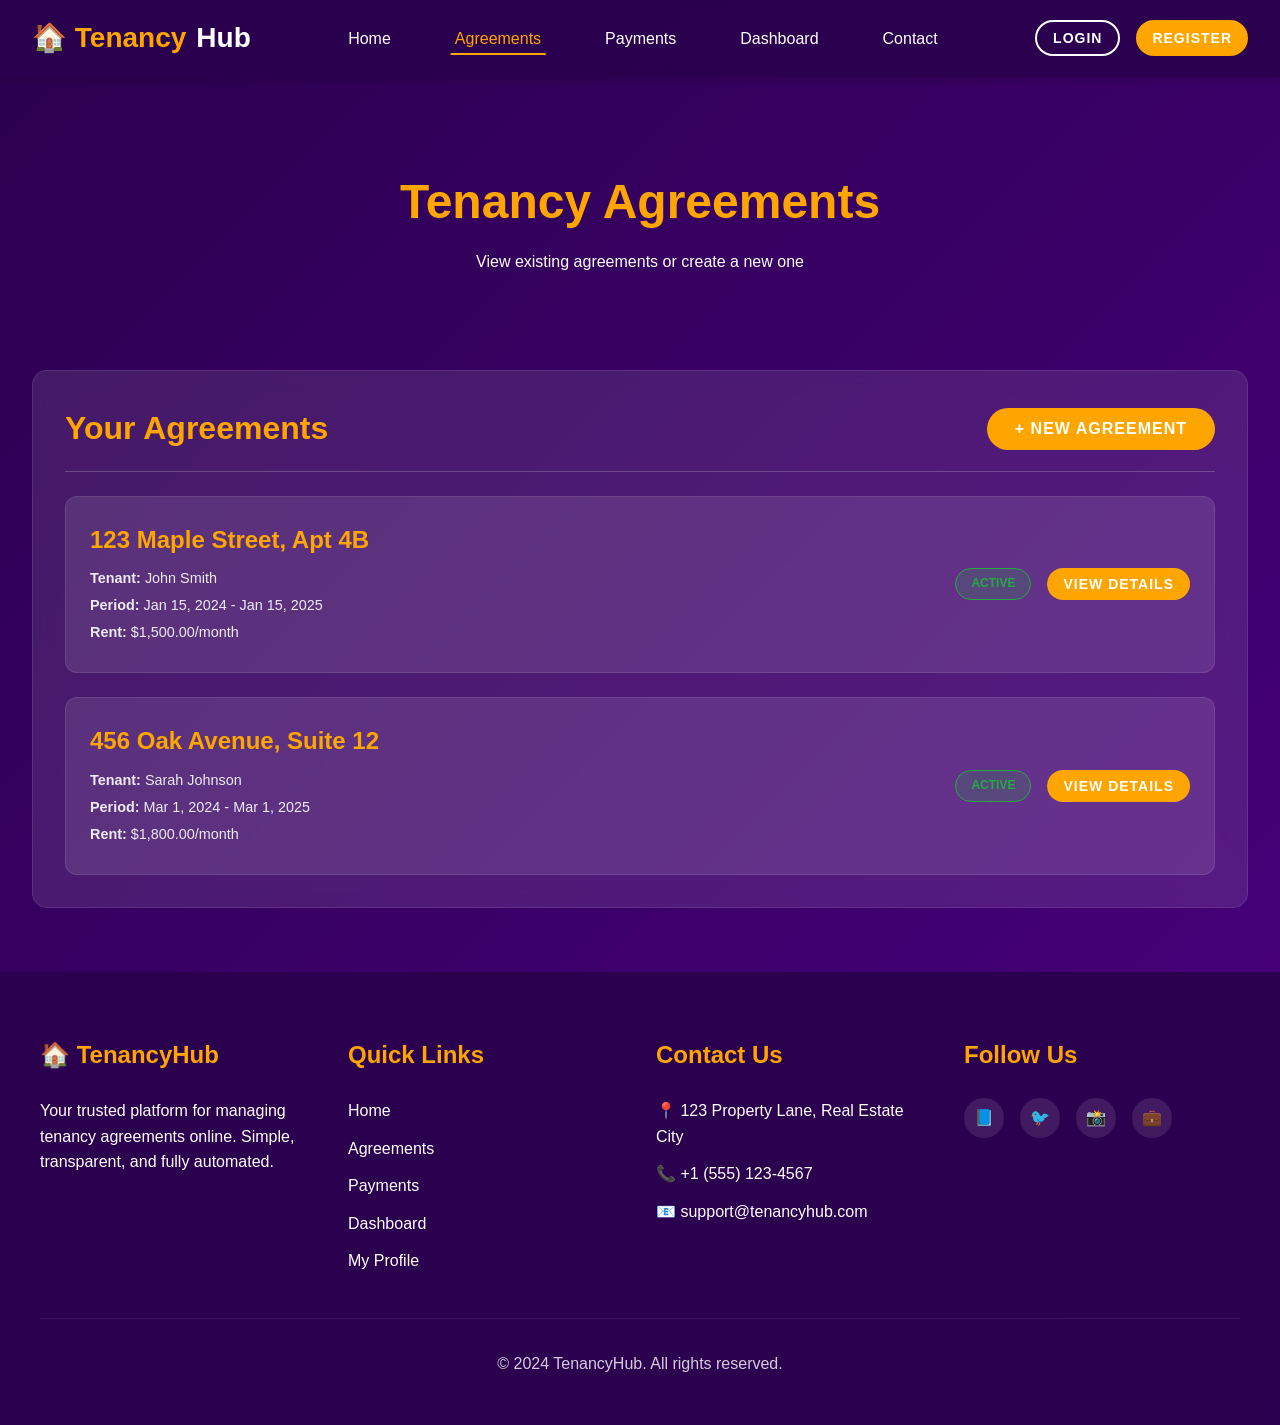
==== agreements.html @ 7a55f9cb "Add complete TenancyHub platform with all pages, CSS, and JavaScript Co-authored-by: Akinwale10 <238" ====
<!DOCTYPE html>
<html lang="en">
<head>
    <meta charset="UTF-8">
    <meta name="viewport" content="width=device-width, initial-scale=1.0">
    <meta name="description" content="TenancyHub - View and manage your tenancy agreements online.">
    <title>Agreements - TenancyHub</title>
    <link rel="stylesheet" href="assets/css/styles.css">
</head>
<body>
    <!-- Header -->
    <header>
        <nav>
            <a href="index.html" class="logo">
                🏠 Tenancy<span>Hub</span>
            </a>
            <ul class="nav-links">
                <li><a href="index.html">Home</a></li>
                <li><a href="agreements.html" class="active">Agreements</a></li>
                <li><a href="payments.html">Payments</a></li>
                <li><a href="dashboard.html">Dashboard</a></li>
                <li><a href="contact.html">Contact</a></li>
            </ul>
            <div class="nav-buttons">
                <span class="user-display" style="display: none; color: var(--orange);"></span>
                <button class="btn btn-secondary btn-small btn-login" onclick="TenancyHub.openModal('loginModal')">Login</button>
                <button class="btn btn-primary btn-small btn-register" onclick="TenancyHub.openModal('registerModal')">Register</button>
                <button class="btn btn-secondary btn-small btn-logout" style="display: none;" onclick="TenancyHub.logout()">Logout</button>
            </div>
            <button class="mobile-menu-btn">☰</button>
        </nav>
    </header>

    <!-- Main Content -->
    <main class="page-content" id="agreements-page">
        <div class="container">
            <div class="page-header">
                <h1>Tenancy Agreements</h1>
                <p>View existing agreements or create a new one</p>
            </div>

            <!-- Agreements List -->
            <div class="card">
                <div class="card-header">
                    <h3>Your Agreements</h3>
                    <button class="btn btn-primary" onclick="openAgreementForm()">
                        + New Agreement
                    </button>
                </div>
                <div id="agreements-list" class="agreements-list">
                    <!-- Populated by JavaScript -->
                </div>
            </div>

            <!-- Agreement Form -->
            <div class="card" id="agreement-form-card" style="display: none;">
                <div class="card-header">
                    <h3>Fill Tenancy Agreement</h3>
                    <button class="btn btn-secondary btn-small" onclick="closeAgreementForm()">
                        Cancel
                    </button>
                </div>
                <form id="agreement-form">
                    <!-- Tenant Information -->
                    <h4 class="text-orange mb-3">Tenant Information</h4>
                    <div class="form-row">
                        <div class="form-group">
                            <label for="tenant-name">Full Name *</label>
                            <input type="text" id="tenant-name" name="tenantName" class="form-control" placeholder="Enter full legal name" required>
                        </div>
                        <div class="form-group">
                            <label for="tenant-email">Email Address *</label>
                            <input type="email" id="tenant-email" name="tenantEmail" class="form-control" placeholder="Enter email address" required>
                        </div>
                    </div>
                    <div class="form-row">
                        <div class="form-group">
                            <label for="tenant-phone">Phone Number *</label>
                            <input type="tel" id="tenant-phone" name="tenantPhone" class="form-control" placeholder="Enter phone number" required>
                        </div>
                        <div class="form-group">
                            <label for="tenant-id">ID/Passport Number *</label>
                            <input type="text" id="tenant-id" name="tenantId" class="form-control" placeholder="Enter ID number" required>
                        </div>
                    </div>

                    <!-- Property Information -->
                    <h4 class="text-orange mb-3 mt-4">Property Information</h4>
                    <div class="form-row">
                        <div class="form-group">
                            <label for="property-address">Property Address *</label>
                            <input type="text" id="property-address" name="propertyAddress" class="form-control" placeholder="Enter full property address" required>
                        </div>
                        <div class="form-group">
                            <label for="property-type">Property Type *</label>
                            <select id="property-type" name="propertyType" class="form-control" required>
                                <option value="">Select property type</option>
                                <option value="apartment">Apartment</option>
                                <option value="house">House</option>
                                <option value="condo">Condominium</option>
                                <option value="studio">Studio</option>
                                <option value="townhouse">Townhouse</option>
                            </select>
                        </div>
                    </div>

                    <!-- Lease Terms -->
                    <h4 class="text-orange mb-3 mt-4">Lease Terms</h4>
                    <div class="form-row">
                        <div class="form-group">
                            <label for="start-date">Start Date *</label>
                            <input type="date" id="start-date" name="startDate" class="form-control" required>
                        </div>
                        <div class="form-group">
                            <label for="end-date">End Date *</label>
                            <input type="date" id="end-date" name="endDate" class="form-control" required>
                        </div>
                    </div>
                    <div class="form-row">
                        <div class="form-group">
                            <label for="rent-amount">Monthly Rent ($) *</label>
                            <input type="number" id="rent-amount" name="rentAmount" class="form-control" placeholder="Enter monthly rent" min="0" step="0.01" required>
                        </div>
                        <div class="form-group">
                            <label for="security-deposit">Security Deposit ($) *</label>
                            <input type="number" id="security-deposit" name="securityDeposit" class="form-control" placeholder="Enter security deposit" min="0" step="0.01" required>
                        </div>
                    </div>
                    <div class="form-group">
                        <label for="payment-due-date">Rent Due Day of Month *</label>
                        <select id="payment-due-date" name="paymentDueDate" class="form-control" required>
                            <option value="">Select day</option>
                            <option value="1">1st of month</option>
                            <option value="5">5th of month</option>
                            <option value="10">10th of month</option>
                            <option value="15">15th of month</option>
                            <option value="20">20th of month</option>
                            <option value="25">25th of month</option>
                        </select>
                    </div>

                    <!-- Terms and Conditions -->
                    <h4 class="text-orange mb-3 mt-4">Terms & Conditions</h4>
                    <div class="form-row">
                        <div class="form-group">
                            <div class="checkbox-group">
                                <input type="checkbox" id="pets-allowed" name="petsAllowed">
                                <label for="pets-allowed">Pets Allowed</label>
                            </div>
                        </div>
                        <div class="form-group">
                            <div class="checkbox-group">
                                <input type="checkbox" id="smoking-allowed" name="smokingAllowed">
                                <label for="smoking-allowed">Smoking Allowed</label>
                            </div>
                        </div>
                    </div>
                    <div class="form-row">
                        <div class="form-group">
                            <label for="guest-policy">Guest Policy</label>
                            <select id="guest-policy" name="guestPolicy" class="form-control">
                                <option value="14 days max">Guests allowed up to 14 days</option>
                                <option value="30 days max">Guests allowed up to 30 days</option>
                                <option value="no restrictions">No restrictions</option>
                                <option value="not allowed">No overnight guests</option>
                            </select>
                        </div>
                        <div class="form-group">
                            <label for="maintenance">Maintenance Responsibility</label>
                            <select id="maintenance" name="maintenance" class="form-control">
                                <option value="landlord">Landlord</option>
                                <option value="tenant">Tenant</option>
                                <option value="shared">Shared</option>
                            </select>
                        </div>
                    </div>

                    <!-- Additional Notes -->
                    <div class="form-group">
                        <label for="additional-terms">Additional Terms & Notes</label>
                        <textarea id="additional-terms" name="additionalTerms" class="form-control" placeholder="Enter any additional terms, conditions, or notes..."></textarea>
                    </div>

                    <!-- Agreement Acceptance -->
                    <div class="card mt-4" style="background: rgba(255, 165, 0, 0.1); border: 1px solid var(--orange);">
                        <h5 class="text-orange mb-2">Agreement Declaration</h5>
                        <p style="font-size: 0.9rem; margin-bottom: 1rem;">
                            By submitting this form, I confirm that all information provided is accurate and I agree to abide by all terms and conditions outlined in this tenancy agreement. I understand that this is a legally binding agreement between the tenant and landlord.
                        </p>
                        <div class="checkbox-group">
                            <input type="checkbox" id="agree-terms" name="agreeTerms" required>
                            <label for="agree-terms">I agree to the terms and conditions *</label>
                        </div>
                    </div>

                    <!-- Submit Button -->
                    <div class="mt-4 text-center">
                        <button type="submit" class="btn btn-primary" style="padding: 15px 50px;">
                            Submit Agreement
                        </button>
                    </div>
                </form>
            </div>
        </div>
    </main>

    <!-- Footer -->
    <footer>
        <div class="footer-content">
            <div class="footer-section">
                <h4>🏠 TenancyHub</h4>
                <p>Your trusted platform for managing tenancy agreements online. Simple, transparent, and fully automated.</p>
            </div>
            <div class="footer-section">
                <h4>Quick Links</h4>
                <ul>
                    <li><a href="index.html">Home</a></li>
                    <li><a href="agreements.html">Agreements</a></li>
                    <li><a href="payments.html">Payments</a></li>
                    <li><a href="dashboard.html">Dashboard</a></li>
                    <li><a href="profile.html">My Profile</a></li>
                </ul>
            </div>
            <div class="footer-section">
                <h4>Contact Us</h4>
                <ul>
                    <li>📍 123 Property Lane, Real Estate City</li>
                    <li>📞 +1 (555) 123-4567</li>
                    <li>📧 support@tenancyhub.com</li>
                </ul>
            </div>
            <div class="footer-section">
                <h4>Follow Us</h4>
                <div class="social-links">
                    <a href="#" class="social-link">📘</a>
                    <a href="#" class="social-link">🐦</a>
                    <a href="#" class="social-link">📸</a>
                    <a href="#" class="social-link">💼</a>
                </div>
            </div>
        </div>
        <div class="footer-bottom">
            <p>&copy; 2024 TenancyHub. All rights reserved.</p>
        </div>
    </footer>

    <!-- Login Modal -->
    <div class="modal-overlay" id="loginModal">
        <div class="modal">
            <div class="modal-header">
                <h3>Login to TenancyHub</h3>
                <button class="modal-close">&times;</button>
            </div>
            <form id="loginForm">
                <div class="form-group">
                    <label for="login-email">Email Address</label>
                    <input type="email" id="login-email" name="email" class="form-control" placeholder="Enter your email" required>
                </div>
                <div class="form-group">
                    <label for="login-password">Password</label>
                    <input type="password" id="login-password" name="password" class="form-control" placeholder="Enter your password" required>
                </div>
                <button type="submit" class="btn btn-primary" style="width: 100%;">Login</button>
            </form>
        </div>
    </div>

    <!-- Register Modal -->
    <div class="modal-overlay" id="registerModal">
        <div class="modal">
            <div class="modal-header">
                <h3>Create Account</h3>
                <button class="modal-close">&times;</button>
            </div>
            <form id="registerForm">
                <div class="form-group">
                    <label for="register-name">Full Name</label>
                    <input type="text" id="register-name" name="name" class="form-control" placeholder="Enter your full name" required>
                </div>
                <div class="form-group">
                    <label for="register-email">Email Address</label>
                    <input type="email" id="register-email" name="email" class="form-control" placeholder="Enter your email" required>
                </div>
                <div class="form-group">
                    <label for="register-phone">Phone Number</label>
                    <input type="tel" id="register-phone" name="phone" class="form-control" placeholder="Enter your phone number">
                </div>
                <div class="form-group">
                    <label for="register-password">Password</label>
                    <input type="password" id="register-password" name="password" class="form-control" placeholder="Create a password" required>
                </div>
                <div class="form-group">
                    <label for="register-type">Account Type</label>
                    <select id="register-type" name="userType" class="form-control">
                        <option value="tenant">Tenant</option>
                        <option value="landlord">Landlord</option>
                    </select>
                </div>
                <button type="submit" class="btn btn-primary" style="width: 100%;">Create Account</button>
            </form>
        </div>
    </div>

    <!-- View Agreement Modal -->
    <div class="modal-overlay" id="viewAgreementModal">
        <div class="modal" style="max-width: 700px;">
            <div class="modal-header">
                <h3>Agreement Details</h3>
                <button class="modal-close">&times;</button>
            </div>
            <div id="view-agreement-content">
                <!-- Populated by JavaScript -->
            </div>
        </div>
    </div>

    <script src="assets/js/app.js"></script>
    <script>
        // Agreements Page Specific JavaScript
        document.addEventListener('DOMContentLoaded', function() {
            loadAgreements();
            setupAgreementForm();
        });

        function loadAgreements() {
            const listContainer = document.getElementById('agreements-list');
            if (!listContainer) return;

            const agreements = TenancyHub.getData(TenancyHub.STORAGE_KEYS.AGREEMENTS) || [];
            const tenants = TenancyHub.getData(TenancyHub.STORAGE_KEYS.TENANTS) || [];

            if (agreements.length === 0) {
                listContainer.innerHTML = `
                    <div class="empty-state">
                        <div class="empty-state-icon">📄</div>
                        <h4>No Agreements Yet</h4>
                        <p>Click "New Agreement" to create your first tenancy agreement.</p>
                    </div>
                `;
                return;
            }

            listContainer.innerHTML = agreements.map(agreement => {
                const tenant = tenants.find(t => t.id === agreement.tenantId);
                return `
                    <div class="agreement-item">
                        <div class="agreement-details">
                            <h4>${agreement.propertyAddress}</h4>
                            <p><strong>Tenant:</strong> ${tenant ? tenant.name : 'Unknown'}</p>
                            <p><strong>Period:</strong> ${TenancyHub.formatShortDate(agreement.startDate)} - ${TenancyHub.formatShortDate(agreement.endDate)}</p>
                            <p><strong>Rent:</strong> ${TenancyHub.formatCurrency(agreement.rentAmount)}/month</p>
                        </div>
                        <div class="agreement-actions flex gap-2">
                            <span class="status-badge status-${agreement.status === 'active' ? 'paid' : 'pending'}">
                                ${agreement.status}
                            </span>
                            <button class="btn btn-small btn-primary" onclick="viewAgreement(${agreement.id})">
                                View Details
                            </button>
                        </div>
                    </div>
                `;
            }).join('');
        }

        function openAgreementForm() {
            document.getElementById('agreement-form-card').style.display = 'block';
            document.getElementById('agreement-form-card').scrollIntoView({ behavior: 'smooth' });
        }

        function closeAgreementForm() {
            document.getElementById('agreement-form-card').style.display = 'none';
            document.getElementById('agreement-form').reset();
        }

        function setupAgreementForm() {
            const form = document.getElementById('agreement-form');
            if (!form) return;

            form.addEventListener('submit', function(e) {
                e.preventDefault();
                submitAgreement(e);
            });
        }

        function submitAgreement(e) {
            const formData = new FormData(e.target);
            
            // Create tenant if not exists
            const tenants = TenancyHub.getData(TenancyHub.STORAGE_KEYS.TENANTS) || [];
            let tenant = tenants.find(t => t.email === formData.get('tenantEmail'));
            
            if (!tenant) {
                tenant = {
                    id: parseInt(TenancyHub.generateId()),
                    name: formData.get('tenantName'),
                    email: formData.get('tenantEmail'),
                    phone: formData.get('tenantPhone'),
                    photo: 'assets/images/user-placeholder.png',
                    propertyAddress: formData.get('propertyAddress'),
                    moveInDate: formData.get('startDate'),
                    rentAmount: parseFloat(formData.get('rentAmount')),
                    agreementStatus: 'active',
                    lastPaymentDate: null,
                    nextDueDate: null
                };
                tenants.push(tenant);
                TenancyHub.setData(TenancyHub.STORAGE_KEYS.TENANTS, tenants);
            }

            // Create agreement
            const agreement = {
                id: parseInt(TenancyHub.generateId()),
                tenantId: tenant.id,
                propertyAddress: formData.get('propertyAddress'),
                propertyType: formData.get('propertyType'),
                startDate: formData.get('startDate'),
                endDate: formData.get('endDate'),
                rentAmount: parseFloat(formData.get('rentAmount')),
                securityDeposit: parseFloat(formData.get('securityDeposit')),
                paymentDueDate: formData.get('paymentDueDate'),
                status: 'active',
                terms: {
                    petsAllowed: formData.get('petsAllowed') === 'on',
                    smokingAllowed: formData.get('smokingAllowed') === 'on',
                    guestPolicy: formData.get('guestPolicy'),
                    maintenanceResponsibility: formData.get('maintenance')
                },
                additionalTerms: formData.get('additionalTerms'),
                createdAt: new Date().toISOString()
            };

            const agreements = TenancyHub.getData(TenancyHub.STORAGE_KEYS.AGREEMENTS) || [];
            agreements.push(agreement);
            TenancyHub.setData(TenancyHub.STORAGE_KEYS.AGREEMENTS, agreements);

            TenancyHub.showNotification('Agreement submitted successfully!', 'success');
            closeAgreementForm();
            loadAgreements();
        }

        function viewAgreement(agreementId) {
            const agreements = TenancyHub.getData(TenancyHub.STORAGE_KEYS.AGREEMENTS) || [];
            const agreement = agreements.find(a => a.id === agreementId);
            const tenants = TenancyHub.getData(TenancyHub.STORAGE_KEYS.TENANTS) || [];
            
            if (!agreement) return;

            const tenant = tenants.find(t => t.id === agreement.tenantId);
            const content = document.getElementById('view-agreement-content');
            
            content.innerHTML = `
                <div class="card" style="background: transparent; padding: 0;">
                    <h4 class="text-orange mb-2">Property Information</h4>
                    <p><strong>Address:</strong> ${agreement.propertyAddress}</p>
                    <p><strong>Type:</strong> ${agreement.propertyType || 'Not specified'}</p>
                    
                    <h4 class="text-orange mb-2 mt-3">Tenant Information</h4>
                    <p><strong>Name:</strong> ${tenant ? tenant.name : 'Unknown'}</p>
                    <p><strong>Email:</strong> ${tenant ? tenant.email : 'Unknown'}</p>
                    <p><strong>Phone:</strong> ${tenant ? tenant.phone : 'Unknown'}</p>
                    
                    <h4 class="text-orange mb-2 mt-3">Lease Terms</h4>
                    <p><strong>Start Date:</strong> ${TenancyHub.formatDate(agreement.startDate)}</p>
                    <p><strong>End Date:</strong> ${TenancyHub.formatDate(agreement.endDate)}</p>
                    <p><strong>Monthly Rent:</strong> ${TenancyHub.formatCurrency(agreement.rentAmount)}</p>
                    <p><strong>Security Deposit:</strong> ${TenancyHub.formatCurrency(agreement.securityDeposit)}</p>
                    
                    <h4 class="text-orange mb-2 mt-3">Terms & Conditions</h4>
                    <p><strong>Pets:</strong> ${agreement.terms.petsAllowed ? 'Allowed' : 'Not Allowed'}</p>
                    <p><strong>Smoking:</strong> ${agreement.terms.smokingAllowed ? 'Allowed' : 'Not Allowed'}</p>
                    <p><strong>Guest Policy:</strong> ${agreement.terms.guestPolicy}</p>
                    <p><strong>Maintenance:</strong> ${agreement.terms.maintenanceResponsibility}</p>
                    
                    ${agreement.additionalTerms ? `
                        <h4 class="text-orange mb-2 mt-3">Additional Terms</h4>
                        <p>${agreement.additionalTerms}</p>
                    ` : ''}
                    
                    <div class="mt-4 text-center">
                        <span class="status-badge status-${agreement.status === 'active' ? 'paid' : 'pending'}" style="font-size: 1rem; padding: 10px 30px;">
                            ${agreement.status.toUpperCase()}
                        </span>
                    </div>
                </div>
            `;
            
            TenancyHub.openModal('viewAgreementModal');
        }
    </script>
</body>
</html>
---- assets/css/styles.css ----
/* ========================================
   TenancyHub - Main Stylesheet
   Deep Purple Theme with Orange Accents
   ======================================== */

/* CSS Variables */
:root {
    --primary-purple: #2B004F;
    --light-purple: #4A0080;
    --lighter-purple: #6B00B3;
    --white: #FFFFFF;
    --orange: #FFA500;
    --dark-orange: #E69500;
    --light-orange: #FFB733;
    --success-green: #28A745;
    --warning-yellow: #FFC107;
    --danger-red: #DC3545;
    --gray-light: #F8F9FA;
    --gray-medium: #6C757D;
    --shadow: rgba(0, 0, 0, 0.2);
    --transition: all 0.3s ease;
}

/* Reset & Base Styles */
* {
    margin: 0;
    padding: 0;
    box-sizing: border-box;
}

html {
    scroll-behavior: smooth;
}

body {
    font-family: 'Segoe UI', Tahoma, Geneva, Verdana, sans-serif;
    background: linear-gradient(135deg, var(--primary-purple) 0%, var(--light-purple) 100%);
    min-height: 100vh;
    color: var(--white);
    line-height: 1.6;
}

a {
    text-decoration: none;
    color: inherit;
    transition: var(--transition);
}

ul {
    list-style: none;
}

img {
    max-width: 100%;
    height: auto;
}

/* ========================================
   Typography
   ======================================== */
h1, h2, h3, h4, h5, h6 {
    font-weight: 600;
    margin-bottom: 1rem;
}

h1 { font-size: 3rem; }
h2 { font-size: 2.5rem; }
h3 { font-size: 2rem; }
h4 { font-size: 1.5rem; }
h5 { font-size: 1.25rem; }
h6 { font-size: 1rem; }

p {
    margin-bottom: 1rem;
}

/* ========================================
   Buttons
   ======================================== */
.btn {
    display: inline-block;
    padding: 12px 28px;
    border: none;
    border-radius: 30px;
    font-size: 1rem;
    font-weight: 600;
    cursor: pointer;
    transition: var(--transition);
    text-transform: uppercase;
    letter-spacing: 1px;
}

.btn-primary {
    background: var(--orange);
    color: var(--white);
}

.btn-primary:hover {
    background: var(--dark-orange);
    transform: translateY(-2px);
    box-shadow: 0 5px 20px rgba(255, 165, 0, 0.4);
}

.btn-secondary {
    background: transparent;
    color: var(--white);
    border: 2px solid var(--white);
}

.btn-secondary:hover {
    background: var(--white);
    color: var(--primary-purple);
}

.btn-success {
    background: var(--success-green);
    color: var(--white);
}

.btn-success:hover {
    background: #218838;
}

.btn-danger {
    background: var(--danger-red);
    color: var(--white);
}

.btn-danger:hover {
    background: #C82333;
}

.btn-small {
    padding: 8px 16px;
    font-size: 0.875rem;
}

/* ========================================
   Header & Navigation
   ======================================== */
header {
    background: rgba(43, 0, 79, 0.95);
    backdrop-filter: blur(10px);
    padding: 1rem 2rem;
    position: fixed;
    width: 100%;
    top: 0;
    z-index: 1000;
    box-shadow: 0 2px 10px var(--shadow);
}

nav {
    display: flex;
    justify-content: space-between;
    align-items: center;
    max-width: 1400px;
    margin: 0 auto;
}

.logo {
    font-size: 1.75rem;
    font-weight: 700;
    color: var(--orange);
    display: flex;
    align-items: center;
    gap: 10px;
}

.logo span {
    color: var(--white);
}

.nav-links {
    display: flex;
    gap: 2rem;
}

.nav-links a {
    color: var(--white);
    font-weight: 500;
    padding: 0.5rem 1rem;
    border-radius: 5px;
    position: relative;
}

.nav-links a::after {
    content: '';
    position: absolute;
    bottom: 0;
    left: 50%;
    width: 0;
    height: 2px;
    background: var(--orange);
    transition: var(--transition);
    transform: translateX(-50%);
}

.nav-links a:hover::after,
.nav-links a.active::after {
    width: 80%;
}

.nav-links a:hover,
.nav-links a.active {
    color: var(--orange);
}

.nav-buttons {
    display: flex;
    gap: 1rem;
}

.mobile-menu-btn {
    display: none;
    background: none;
    border: none;
    color: var(--white);
    font-size: 1.5rem;
    cursor: pointer;
}

/* ========================================
   Hero Section
   ======================================== */
.hero {
    min-height: 100vh;
    display: flex;
    align-items: center;
    justify-content: center;
    position: relative;
    background: url('https://images.unsplash.com/photo-1486406146926-c627a92ad1ab?w=1920') center/cover no-repeat;
    padding-top: 80px;
}

.hero::before {
    content: '';
    position: absolute;
    top: 0;
    left: 0;
    right: 0;
    bottom: 0;
    background: linear-gradient(135deg, rgba(43, 0, 79, 0.85) 0%, rgba(74, 0, 128, 0.75) 100%);
}

.hero-content {
    position: relative;
    z-index: 1;
    text-align: center;
    max-width: 800px;
    padding: 2rem;
}

.hero h1 {
    font-size: 3.5rem;
    margin-bottom: 1.5rem;
    text-shadow: 2px 2px 4px rgba(0, 0, 0, 0.3);
}

.hero h1 span {
    color: var(--orange);
}

.hero p {
    font-size: 1.25rem;
    margin-bottom: 2rem;
    opacity: 0.9;
}

.hero-buttons {
    display: flex;
    gap: 1rem;
    justify-content: center;
    flex-wrap: wrap;
}

/* ========================================
   Features Section
   ======================================== */
.features {
    padding: 5rem 2rem;
    background: linear-gradient(180deg, var(--light-purple) 0%, var(--primary-purple) 100%);
}

.section-title {
    text-align: center;
    margin-bottom: 3rem;
}

.section-title h2 {
    color: var(--orange);
    margin-bottom: 1rem;
}

.section-title p {
    max-width: 600px;
    margin: 0 auto;
    opacity: 0.9;
}

.features-grid {
    display: grid;
    grid-template-columns: repeat(auto-fit, minmax(280px, 1fr));
    gap: 2rem;
    max-width: 1200px;
    margin: 0 auto;
}

.feature-card {
    background: rgba(255, 255, 255, 0.1);
    backdrop-filter: blur(10px);
    padding: 2rem;
    border-radius: 15px;
    text-align: center;
    transition: var(--transition);
    border: 1px solid rgba(255, 255, 255, 0.1);
}

.feature-card:hover {
    transform: translateY(-10px);
    background: rgba(255, 255, 255, 0.15);
    box-shadow: 0 20px 40px rgba(0, 0, 0, 0.3);
}

.feature-icon {
    width: 80px;
    height: 80px;
    background: var(--orange);
    border-radius: 50%;
    display: flex;
    align-items: center;
    justify-content: center;
    margin: 0 auto 1.5rem;
    font-size: 2rem;
}

.feature-card h3 {
    color: var(--orange);
    margin-bottom: 1rem;
}

.feature-card p {
    opacity: 0.9;
    font-size: 0.95rem;
}

/* ========================================
   Main Content Container
   ======================================== */
.container {
    max-width: 1400px;
    margin: 0 auto;
    padding: 2rem;
}

.page-content {
    padding-top: 100px;
    min-height: 100vh;
}

.page-header {
    text-align: center;
    margin-bottom: 3rem;
    padding: 2rem;
}

.page-header h1 {
    color: var(--orange);
    margin-bottom: 0.5rem;
}

/* ========================================
   Cards & Panels
   ======================================== */
.card {
    background: rgba(255, 255, 255, 0.1);
    backdrop-filter: blur(10px);
    border-radius: 15px;
    padding: 2rem;
    margin-bottom: 2rem;
    border: 1px solid rgba(255, 255, 255, 0.1);
}

.card-header {
    display: flex;
    justify-content: space-between;
    align-items: center;
    margin-bottom: 1.5rem;
    padding-bottom: 1rem;
    border-bottom: 1px solid rgba(255, 255, 255, 0.2);
}

.card-header h3 {
    color: var(--orange);
    margin-bottom: 0;
}

/* ========================================
   Forms
   ======================================== */
.form-group {
    margin-bottom: 1.5rem;
}

.form-group label {
    display: block;
    margin-bottom: 0.5rem;
    font-weight: 500;
    color: var(--orange);
}

.form-control {
    width: 100%;
    padding: 12px 16px;
    background: rgba(255, 255, 255, 0.1);
    border: 1px solid rgba(255, 255, 255, 0.2);
    border-radius: 8px;
    color: var(--white);
    font-size: 1rem;
    transition: var(--transition);
}

.form-control:focus {
    outline: none;
    border-color: var(--orange);
    background: rgba(255, 255, 255, 0.15);
    box-shadow: 0 0 10px rgba(255, 165, 0, 0.3);
}

.form-control::placeholder {
    color: rgba(255, 255, 255, 0.5);
}

textarea.form-control {
    resize: vertical;
    min-height: 120px;
}

select.form-control {
    cursor: pointer;
}

select.form-control option {
    background: var(--primary-purple);
    color: var(--white);
}

.form-row {
    display: grid;
    grid-template-columns: repeat(auto-fit, minmax(250px, 1fr));
    gap: 1.5rem;
}

.checkbox-group {
    display: flex;
    align-items: center;
    gap: 0.75rem;
}

.checkbox-group input[type="checkbox"] {
    width: 20px;
    height: 20px;
    accent-color: var(--orange);
}

/* ========================================
   Tables
   ======================================== */
.table-container {
    overflow-x: auto;
    border-radius: 10px;
}

table {
    width: 100%;
    border-collapse: collapse;
    background: rgba(255, 255, 255, 0.05);
}

thead {
    background: rgba(255, 165, 0, 0.2);
}

th, td {
    padding: 1rem;
    text-align: left;
    border-bottom: 1px solid rgba(255, 255, 255, 0.1);
}

th {
    font-weight: 600;
    color: var(--orange);
    text-transform: uppercase;
    font-size: 0.875rem;
    letter-spacing: 1px;
}

tbody tr {
    transition: var(--transition);
}

tbody tr:hover {
    background: rgba(255, 255, 255, 0.1);
}

/* ========================================
   Status Badges
   ======================================== */
.status-badge {
    display: inline-block;
    padding: 5px 15px;
    border-radius: 20px;
    font-size: 0.75rem;
    font-weight: 600;
    text-transform: uppercase;
}

.status-paid {
    background: rgba(40, 167, 69, 0.2);
    color: var(--success-green);
    border: 1px solid var(--success-green);
}

.status-due {
    background: rgba(255, 165, 0, 0.2);
    color: var(--orange);
    border: 1px solid var(--orange);
}

.status-overdue {
    background: rgba(220, 53, 69, 0.2);
    color: var(--danger-red);
    border: 1px solid var(--danger-red);
}

.status-pending {
    background: rgba(255, 193, 7, 0.2);
    color: var(--warning-yellow);
    border: 1px solid var(--warning-yellow);
}

/* ========================================
   Dashboard Stats
   ======================================== */
.stats-grid {
    display: grid;
    grid-template-columns: repeat(auto-fit, minmax(200px, 1fr));
    gap: 1.5rem;
    margin-bottom: 2rem;
}

.stat-card {
    background: rgba(255, 255, 255, 0.1);
    backdrop-filter: blur(10px);
    padding: 1.5rem;
    border-radius: 15px;
    text-align: center;
    border: 1px solid rgba(255, 255, 255, 0.1);
}

.stat-number {
    font-size: 2.5rem;
    font-weight: 700;
    color: var(--orange);
    margin-bottom: 0.5rem;
}

.stat-label {
    font-size: 0.9rem;
    opacity: 0.8;
    text-transform: uppercase;
    letter-spacing: 1px;
}

/* ========================================
   Countdown Timer
   ======================================== */
.countdown-container {
    background: linear-gradient(135deg, var(--light-purple) 0%, var(--primary-purple) 100%);
    padding: 2rem;
    border-radius: 15px;
    text-align: center;
    border: 2px solid var(--orange);
}

.countdown-title {
    color: var(--orange);
    margin-bottom: 1.5rem;
}

.countdown-timer {
    display: flex;
    justify-content: center;
    gap: 1.5rem;
    flex-wrap: wrap;
}

.countdown-item {
    background: rgba(255, 255, 255, 0.1);
    padding: 1.5rem 2rem;
    border-radius: 10px;
    min-width: 100px;
}

.countdown-value {
    font-size: 2.5rem;
    font-weight: 700;
    color: var(--orange);
}

.countdown-label {
    font-size: 0.875rem;
    text-transform: uppercase;
    opacity: 0.8;
}

.countdown-warning .countdown-value {
    color: var(--warning-yellow);
}

.countdown-danger .countdown-value {
    color: var(--danger-red);
}

/* ========================================
   Profile Section
   ======================================== */
.profile-header {
    display: flex;
    align-items: center;
    gap: 2rem;
    margin-bottom: 2rem;
    flex-wrap: wrap;
}

.profile-photo {
    width: 150px;
    height: 150px;
    border-radius: 50%;
    object-fit: cover;
    border: 4px solid var(--orange);
}

.profile-photo-container {
    position: relative;
}

.photo-upload-btn {
    position: absolute;
    bottom: 10px;
    right: 10px;
    background: var(--orange);
    border: none;
    border-radius: 50%;
    width: 40px;
    height: 40px;
    cursor: pointer;
    display: flex;
    align-items: center;
    justify-content: center;
    font-size: 1.25rem;
    transition: var(--transition);
}

.photo-upload-btn:hover {
    background: var(--dark-orange);
    transform: scale(1.1);
}

.profile-info h2 {
    color: var(--orange);
    margin-bottom: 0.5rem;
}

.profile-info p {
    opacity: 0.9;
    margin-bottom: 0.25rem;
}

/* ========================================
   Agreement List
   ======================================== */
.agreements-list {
    display: grid;
    gap: 1.5rem;
}

.agreement-item {
    background: rgba(255, 255, 255, 0.1);
    padding: 1.5rem;
    border-radius: 12px;
    display: flex;
    justify-content: space-between;
    align-items: center;
    flex-wrap: wrap;
    gap: 1rem;
    transition: var(--transition);
    border: 1px solid rgba(255, 255, 255, 0.1);
}

.agreement-item:hover {
    background: rgba(255, 255, 255, 0.15);
    transform: translateX(5px);
}

.agreement-details h4 {
    color: var(--orange);
    margin-bottom: 0.5rem;
}

.agreement-details p {
    margin-bottom: 0.25rem;
    opacity: 0.9;
    font-size: 0.9rem;
}

/* ========================================
   Filter Controls
   ======================================== */
.filter-controls {
    display: flex;
    gap: 1rem;
    margin-bottom: 2rem;
    flex-wrap: wrap;
}

.filter-btn {
    padding: 10px 20px;
    background: rgba(255, 255, 255, 0.1);
    border: 1px solid rgba(255, 255, 255, 0.2);
    border-radius: 25px;
    color: var(--white);
    cursor: pointer;
    transition: var(--transition);
}

.filter-btn:hover,
.filter-btn.active {
    background: var(--orange);
    border-color: var(--orange);
}

/* ========================================
   Modal
   ======================================== */
.modal-overlay {
    display: none;
    position: fixed;
    top: 0;
    left: 0;
    right: 0;
    bottom: 0;
    background: rgba(0, 0, 0, 0.7);
    z-index: 2000;
    align-items: center;
    justify-content: center;
    padding: 2rem;
}

.modal-overlay.active {
    display: flex;
}

.modal {
    background: var(--primary-purple);
    border-radius: 20px;
    max-width: 600px;
    width: 100%;
    max-height: 90vh;
    overflow-y: auto;
    padding: 2rem;
    border: 2px solid var(--orange);
}

.modal-header {
    display: flex;
    justify-content: space-between;
    align-items: center;
    margin-bottom: 1.5rem;
    padding-bottom: 1rem;
    border-bottom: 1px solid rgba(255, 255, 255, 0.2);
}

.modal-header h3 {
    color: var(--orange);
    margin-bottom: 0;
}

.modal-close {
    background: none;
    border: none;
    color: var(--white);
    font-size: 1.5rem;
    cursor: pointer;
    transition: var(--transition);
}

.modal-close:hover {
    color: var(--orange);
}

/* ========================================
   Footer
   ======================================== */
footer {
    background: rgba(43, 0, 79, 0.98);
    padding: 4rem 2rem 2rem;
    margin-top: auto;
}

.footer-content {
    max-width: 1200px;
    margin: 0 auto;
    display: grid;
    grid-template-columns: repeat(auto-fit, minmax(250px, 1fr));
    gap: 2rem;
}

.footer-section h4 {
    color: var(--orange);
    margin-bottom: 1.5rem;
}

.footer-section ul li {
    margin-bottom: 0.75rem;
}

.footer-section a:hover {
    color: var(--orange);
}

.social-links {
    display: flex;
    gap: 1rem;
}

.social-link {
    width: 40px;
    height: 40px;
    background: rgba(255, 255, 255, 0.1);
    border-radius: 50%;
    display: flex;
    align-items: center;
    justify-content: center;
    transition: var(--transition);
}

.social-link:hover {
    background: var(--orange);
    transform: translateY(-3px);
}

.footer-bottom {
    max-width: 1200px;
    margin: 0 auto;
    padding-top: 2rem;
    margin-top: 2rem;
    border-top: 1px solid rgba(255, 255, 255, 0.1);
    text-align: center;
    opacity: 0.8;
}

/* ========================================
   Alerts & Notifications
   ======================================== */
.alert {
    padding: 1rem 1.5rem;
    border-radius: 10px;
    margin-bottom: 1.5rem;
    display: flex;
    align-items: center;
    gap: 1rem;
}

.alert-success {
    background: rgba(40, 167, 69, 0.2);
    border: 1px solid var(--success-green);
    color: var(--success-green);
}

.alert-warning {
    background: rgba(255, 193, 7, 0.2);
    border: 1px solid var(--warning-yellow);
    color: var(--warning-yellow);
}

.alert-danger {
    background: rgba(220, 53, 69, 0.2);
    border: 1px solid var(--danger-red);
    color: var(--danger-red);
}

/* ========================================
   Loading Spinner
   ======================================== */
.spinner {
    width: 40px;
    height: 40px;
    border: 4px solid rgba(255, 255, 255, 0.1);
    border-top-color: var(--orange);
    border-radius: 50%;
    animation: spin 1s linear infinite;
}

@keyframes spin {
    to { transform: rotate(360deg); }
}

/* ========================================
   Empty State
   ======================================== */
.empty-state {
    text-align: center;
    padding: 4rem 2rem;
    opacity: 0.8;
}

.empty-state-icon {
    font-size: 4rem;
    margin-bottom: 1rem;
    opacity: 0.5;
}

/* ========================================
   Responsive Design
   ======================================== */
@media (max-width: 992px) {
    h1 { font-size: 2.5rem; }
    h2 { font-size: 2rem; }
    
    .hero h1 {
        font-size: 2.5rem;
    }
    
    .countdown-item {
        padding: 1rem 1.5rem;
        min-width: 80px;
    }
    
    .countdown-value {
        font-size: 2rem;
    }
}

@media (max-width: 768px) {
    .nav-links,
    .nav-buttons {
        display: none;
    }
    
    .mobile-menu-btn {
        display: block;
    }
    
    .nav-links.active,
    .nav-buttons.active {
        display: flex;
        flex-direction: column;
        position: absolute;
        top: 100%;
        left: 0;
        right: 0;
        background: var(--primary-purple);
        padding: 1rem;
        gap: 0.5rem;
    }
    
    .hero h1 {
        font-size: 2rem;
    }
    
    .hero p {
        font-size: 1rem;
    }
    
    .hero-buttons {
        flex-direction: column;
        align-items: center;
    }
    
    .profile-header {
        flex-direction: column;
        text-align: center;
    }
    
    .table-container {
        font-size: 0.875rem;
    }
    
    th, td {
        padding: 0.75rem 0.5rem;
    }
    
    .countdown-timer {
        gap: 1rem;
    }
    
    .countdown-item {
        padding: 0.75rem 1rem;
        min-width: 70px;
    }
    
    .countdown-value {
        font-size: 1.5rem;
    }
}

@media (max-width: 480px) {
    h1 { font-size: 1.75rem; }
    h2 { font-size: 1.5rem; }
    
    .container {
        padding: 1rem;
    }
    
    .card {
        padding: 1.5rem;
    }
    
    .btn {
        padding: 10px 20px;
        font-size: 0.875rem;
    }
    
    .stat-number {
        font-size: 2rem;
    }
}

/* ========================================
   Animations
   ======================================== */
@keyframes fadeIn {
    from {
        opacity: 0;
        transform: translateY(20px);
    }
    to {
        opacity: 1;
        transform: translateY(0);
    }
}

.fade-in {
    animation: fadeIn 0.5s ease forwards;
}

@keyframes slideIn {
    from {
        opacity: 0;
        transform: translateX(-20px);
    }
    to {
        opacity: 1;
        transform: translateX(0);
    }
}

.slide-in {
    animation: slideIn 0.5s ease forwards;
}

@keyframes pulse {
    0%, 100% {
        transform: scale(1);
    }
    50% {
        transform: scale(1.05);
    }
}

.pulse {
    animation: pulse 2s infinite;
}

/* ========================================
   Utility Classes
   ======================================== */
.text-center { text-align: center; }
.text-left { text-align: left; }
.text-right { text-align: right; }
.text-orange { color: var(--orange); }
.text-white { color: var(--white); }
.text-success { color: var(--success-green); }
.text-warning { color: var(--warning-yellow); }
.text-danger { color: var(--danger-red); }

.mt-1 { margin-top: 0.5rem; }
.mt-2 { margin-top: 1rem; }
.mt-3 { margin-top: 1.5rem; }
.mt-4 { margin-top: 2rem; }

.mb-1 { margin-bottom: 0.5rem; }
.mb-2 { margin-bottom: 1rem; }
.mb-3 { margin-bottom: 1.5rem; }
.mb-4 { margin-bottom: 2rem; }

.hidden { display: none !important; }
.flex { display: flex; }
.flex-wrap { flex-wrap: wrap; }
.items-center { align-items: center; }
.justify-between { justify-content: space-between; }
.gap-1 { gap: 0.5rem; }
.gap-2 { gap: 1rem; }
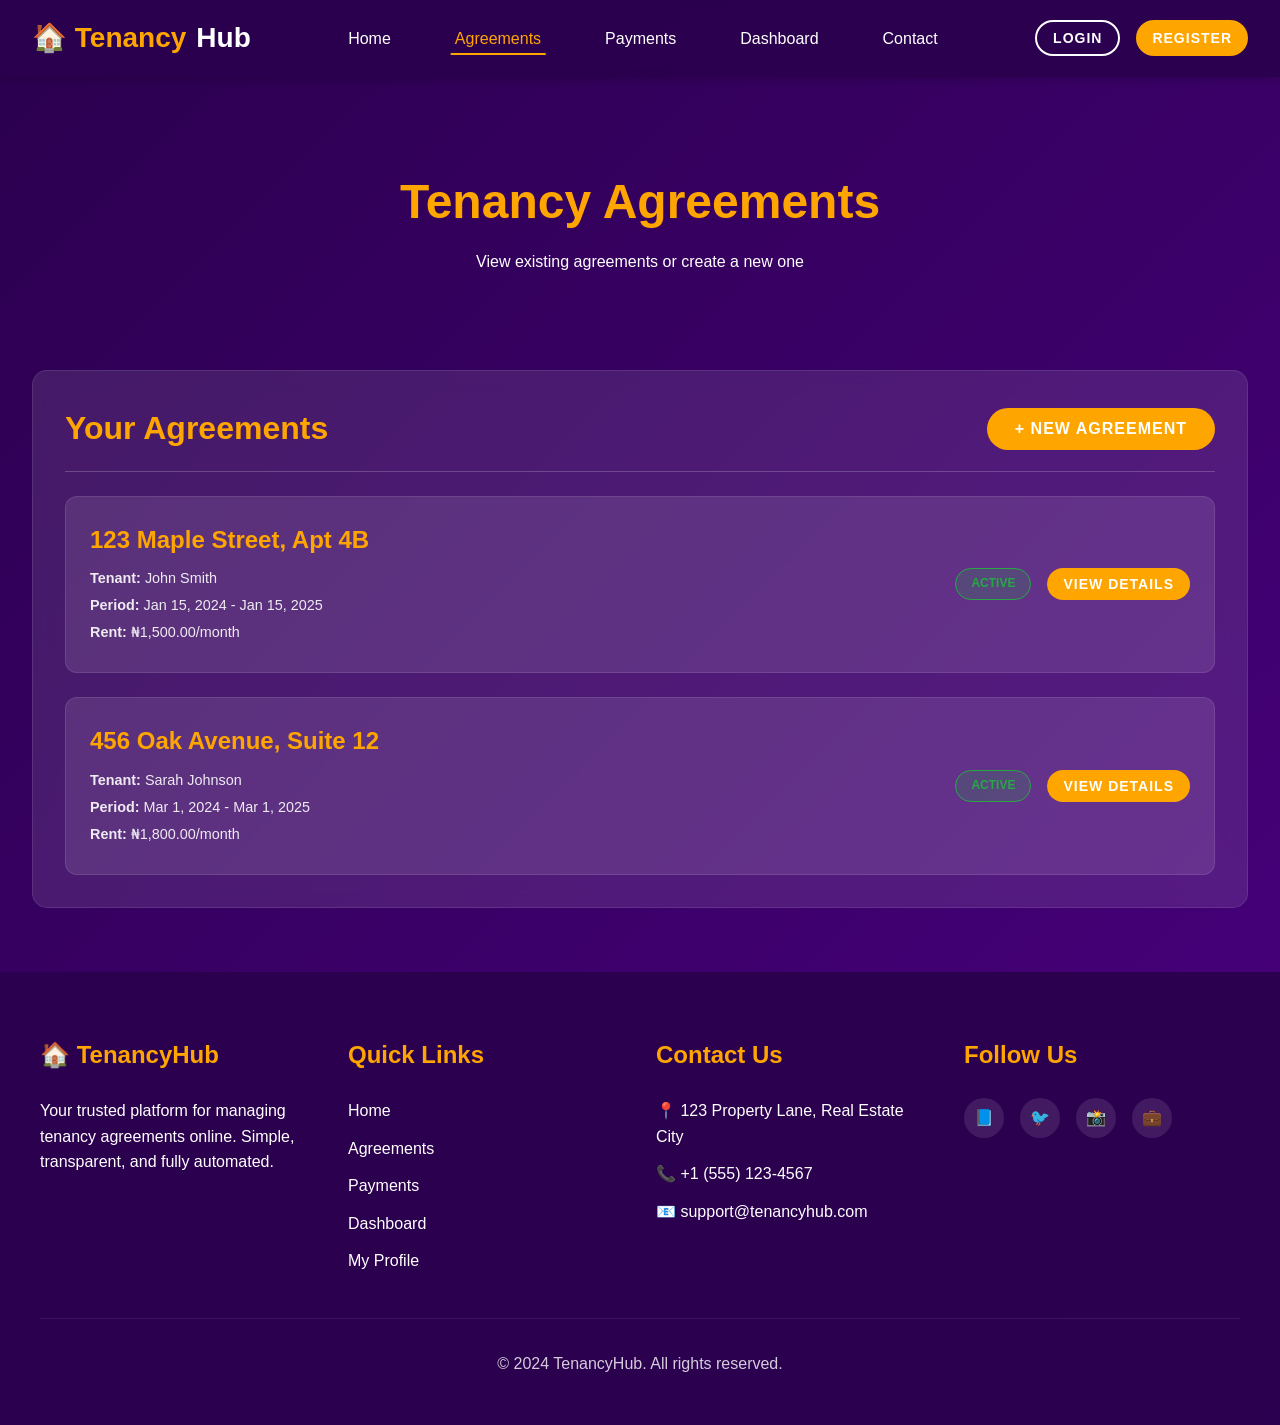
==== commit 0c03a0df: "Update all currency values from USD ($) to Nigerian Naira (₦) Co-authored-by: Akinwale10 <238267382+" ====
--- a/agreements.html
+++ b/agreements.html
@@ -118,11 +118,11 @@
                     </div>
                     <div class="form-row">
                         <div class="form-group">
-                            <label for="rent-amount">Monthly Rent ($) *</label>
+                            <label for="rent-amount">Monthly Rent (₦) *</label>
                             <input type="number" id="rent-amount" name="rentAmount" class="form-control" placeholder="Enter monthly rent" min="0" step="0.01" required>
                         </div>
                         <div class="form-group">
-                            <label for="security-deposit">Security Deposit ($) *</label>
+                            <label for="security-deposit">Security Deposit (₦) *</label>
                             <input type="number" id="security-deposit" name="securityDeposit" class="form-control" placeholder="Enter security deposit" min="0" step="0.01" required>
                         </div>
                     </div>
